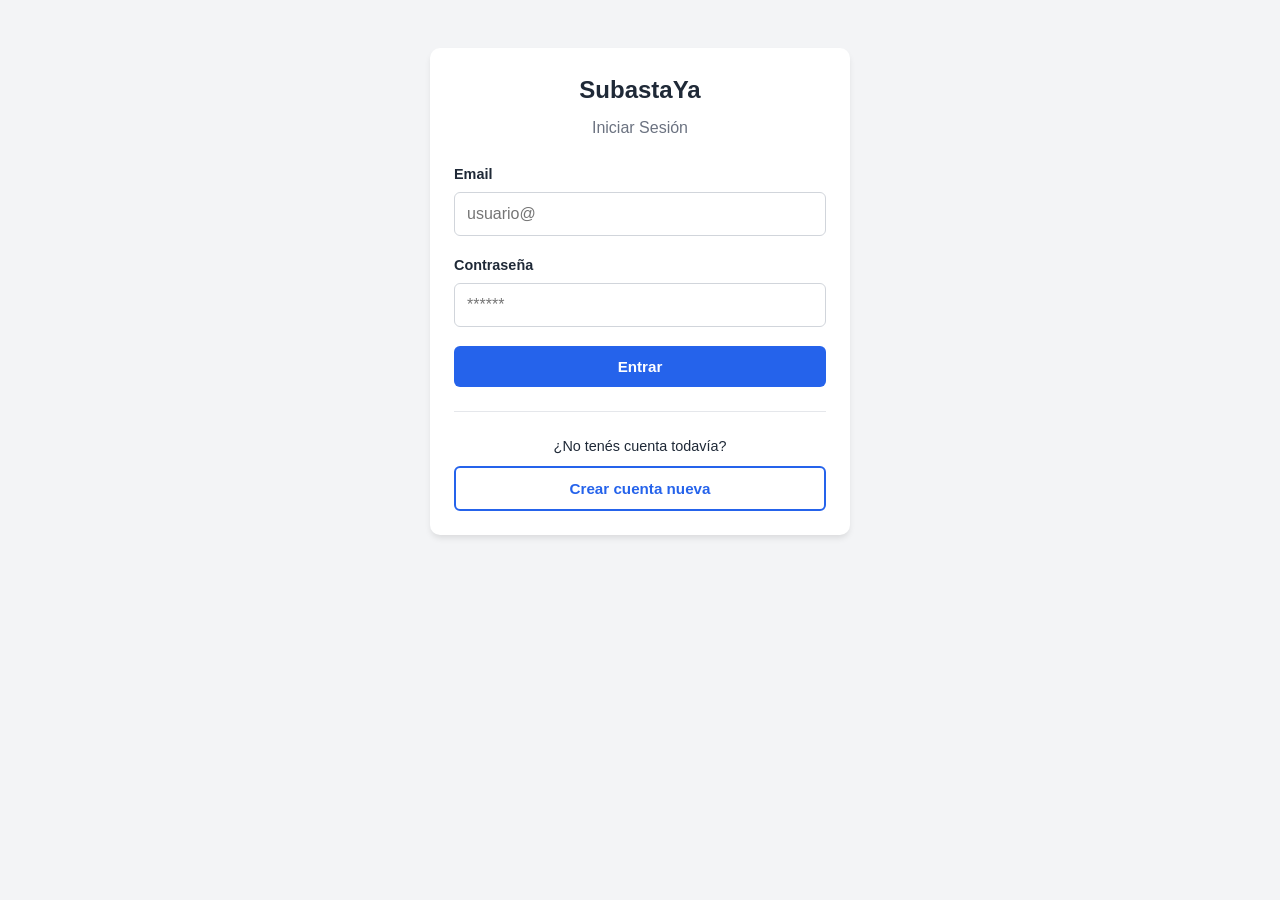
==== Frontend/wwwroot/subastas.html @ c6432a0e "Cambios" ====
﻿<!DOCTYPE html>
<html lang="es">
<head>
    <meta charset="UTF-8">
    <meta name="viewport" content="width=device-width, initial-scale=1.0">
    <title>SubastaYa - Panel Principal</title>
    <link rel="stylesheet" href="styles.css">
</head>
<body>
    <header>
        <div class="header-container">
            <div>
                <h1 style="font-size: 1.5rem;">SubastaYa</h1>
                <small id="user-display" style="color: #9ca3af; font-weight: 500;"></small>
            </div>
            <div class="user-controls">
                <span id="wallet-display" class="badge" style="background-color: #047857; font-size: 1rem;">Saldo: $0.00</span>
                <button id="btn-logout" class="btn btn-logout-orange" style="padding: 0.4rem 0.8rem;">Salir</button>
            </div>
        </div>
    </header>

    <main class="container">
        <div style="display: flex; gap: 0.75rem; margin-bottom: 1.5rem; flex-wrap: wrap;">
            <button id="btn-toggle-recharge" class="btn btn-primary">+ Cargar Saldo</button>
            <button id="btn-toggle-auction" class="btn btn-outline">+ Publicar Subasta</button>
        </div>

        <section id="box-recharge" class="card hidden">
            <h3>Cargar Saldo a la Billetera</h3>
            <form id="form-recharge" style="margin-top: 1rem;">
                <div class="form-group">
                    <label for="recharge-amount">Monto a depositar ($)</label>
                    <input type="number" id="recharge-amount" step="0.01" min="1" required placeholder="Ej: 5000">
                </div>
                <div style="display: flex; gap: 0.5rem;">
                    <button type="submit" class="btn btn-primary">Acreditar Fondos</button>
                    <button type="button" id="btn-cancel-recharge" class="btn btn-secondary">Cancelar</button>
                </div>
            </form>
            <p id="recharge-msg"></p>
        </section>


        <section id="box-auction" class="card hidden">
            <h3>Publicar Nueva Subasta</h3>
            <form id="form-create-auction" style="margin-top: 1rem;">
                <div class="form-group">
                    <label for="auc-title">Título del Producto</label>
                    <input type="text" id="auc-title" required placeholder="Ej: Notebook Gamer 16GB">
                </div>

                <div class="form-group">
                    <label for="auc-desc">Descripción</label>
                    <input type="text" id="auc-desc" required placeholder="Detalles, estado, especificaciones">
                </div>

                <div class="form-group">
                    <label for="auc-image">URL de la Imagen (opcional)</label>
                    <input type="url" id="auc-image" placeholder="https://ejemplo.com/foto.jpg">
                </div>

                <div style="display: grid; grid-template-columns: repeat(auto-fit, minmax(180px, 1fr)); gap: 1rem;">
                    <div class="form-group">
                        <label for="auc-price">Precio Base ($)</label>
                        <input type="number" id="auc-price" step="0.01" min="0" required placeholder="1000">
                    </div>

                    <div class="form-group">
                        <label for="auc-increment">Incremento Mínimo ($)</label>
                        <input type="number" id="auc-increment" step="0.01" min="1" required placeholder="100">
                    </div>

                    <div class="form-group">
                        <label for="auc-category">ID de Categoría (1 al 9)</label>
                        <input type="number" id="auc-category" min="1" max="9" value="1" required>
                    </div>
                </div>

                <div style="display: grid; grid-template-columns: repeat(auto-fit, minmax(200px, 1fr)); gap: 1rem;">
                    <div class="form-group">
                        <label for="auc-start">Fecha y Hora de Inicio</label>
                        <input type="datetime-local" id="auc-start" required>
                    </div>

                    <div class="form-group">
                        <label for="auc-end">Fecha y Hora de Fin</label>
                        <input type="datetime-local" id="auc-end" required>
                    </div>
                </div>

                <div style="display: flex; gap: 0.5rem; margin-top: 0.5rem;">
                    <button type="submit" class="btn btn-primary">Crear Subasta</button>
                    <button type="button" id="btn-cancel-auction" class="btn btn-secondary">Cancelar</button>
                </div>
            </form>
            <p id="auction-msg"></p>
        </section>

        <section id="vista-categorias" class="card">
            <div style="display: flex; justify-content: space-between; align-items: center; flex-wrap: wrap; gap: 1rem;">
                <div>
                    <h2 style="font-size: 1.35rem;">Categorías</h2>
                    <p style="color: #6b7280; font-size: 0.9rem;">Elegí una categoría para explorar las subastas disponibles</p>
                </div>

                <form id="form-search-id" style="display: flex; gap: 0.4rem; align-items: center;">
                    <input type="number" id="search-id-input" placeholder="Buscar por ID..." min="1" style="width: 140px; padding: 0.5rem; font-size: 0.9rem;">
                    <button type="submit" class="btn btn-primary" style="padding: 0.5rem 0.8rem;">Buscar</button>
                </form>
            </div>

            <div id="grid-categorias" class="category-grid"></div>
        </section>

        <section id="vista-subastas" class="hidden">
            <div style="display: flex; justify-content: space-between; align-items: center; margin-bottom: 1.2rem; flex-wrap: wrap; gap: 0.75rem;">
                <div>
                    <button id="btn-volver-categorias" class="btn btn-secondary" style="padding: 0.4rem 0.8rem; font-size: 0.85rem; margin-bottom: 0.5rem;">⬅ Volver a Categorías</button>
                    <h2 id="titulo-categoria-activa" style="font-size: 1.4rem;">Subastas</h2>
                </div>
                <small id="subtitulo-filtro" style="color: #6b7280; font-weight: 600; font-size: 0.95rem;"></small>
            </div>

            <div id="grid-subastas" class="grid">
                <p>Cargando subastas...</p>
            </div>
        </section>
    </main>

    <script src="app.js"></script>
</body>
</html>
---- Frontend/wwwroot/styles.css ----
﻿* {
    box-sizing: border-box;
    margin: 0;
    padding: 0;
    font-family: -apple-system, BlinkMacSystemFont, "Segoe UI", Roboto, sans-serif;
}

body {
    background-color: #f3f4f6;
    color: #1f2937;
    line-height: 1.5;
}

header {
    background: #111827;
    color: #ffffff;
    padding: 1rem;
    box-shadow: 0 2px 4px rgba(0,0,0,0.1);
}

.header-container {
    max-width: 1100px;
    margin: 0 auto;
    display: flex;
    justify-content: space-between;
    align-items: center;
    flex-wrap: wrap;
    gap: 1rem;
}

.user-controls {
    display: flex;
    align-items: center;
    gap: 0.75rem;
    flex-wrap: wrap;
}

.container {
    max-width: 1100px;
    margin: 1.5rem auto;
    padding: 0 1rem;
}

.card {
    background: #ffffff;
    border-radius: 10px;
    padding: 1.5rem;
    box-shadow: 0 4px 6px -1px rgba(0, 0, 0, 0.1);
    margin-bottom: 1.5rem;
}

.auth-card {
    max-width: 420px;
    margin: 3rem auto;
}

.hidden {
    display: none !important;
}

.form-group {
    margin-bottom: 1.2rem;
}

label {
    display: block;
    font-size: 0.9rem;
    font-weight: 600;
    margin-bottom: 0.4rem;
}

input {
    width: 100%;
    padding: 0.75rem;
    border: 1px solid #d1d5db;
    border-radius: 6px;
    font-size: 1rem;
}

    input:focus {
        outline: none;
        border-color: #2563eb;
        box-shadow: 0 0 0 3px rgba(37, 99, 235, 0.2);
    }

.btn {
    display: inline-block;
    padding: 0.75rem 1.2rem;
    border: none;
    border-radius: 6px;
    font-size: 0.95rem;
    font-weight: 600;
    cursor: pointer;
    text-align: center;
    transition: background-color 0.2s;
}

.btn-block {
    width: 100%;
}

.btn-primary {
    background: #2563eb;
    color: #fff;
}

    .btn-primary:hover {
        background: #1d4ed8;
    }

.btn-secondary {
    background: #4b5563;
    color: #fff;
}

    .btn-secondary:hover {
        background: #374151;
    }

.btn-logout-orange {
    background: #ea580c;
    color: #fff;
}

    .btn-logout-orange:hover {
        background: #c2410c;
    }

.btn-outline {
    background: transparent;
    border: 2px solid #2563eb;
    color: #2563eb;
}

    .btn-outline:hover {
        background: #eff6ff;
    }

.badge {
    background: #374151;
    color: #fff;
    padding: 0.5rem 0.8rem;
    border-radius: 6px;
    font-size: 0.85rem;
    font-weight: 600;
}

.grid {
    display: grid;
    grid-template-columns: repeat(auto-fill, minmax(280px, 1fr));
    gap: 1.5rem;
}

.auction-card {
    display: flex;
    flex-direction: column;
    justify-content: space-between;
    border: 1px solid #e5e7eb;
}

.status-tag {
    font-size: 0.75rem;
    font-weight: bold;
    padding: 0.25rem 0.6rem;
    border-radius: 9999px;
    display: inline-block;
}

.status-ACTIVA {
    background: #dcfce7;
    color: #166534;
}

.status-PROGRAMADA {
    background: #fef9c3;
    color: #854d0e;
}

.status-FINALIZADA {
    background: #fee2e2;
    color: #991b1b;
}

.error-msg {
    color: #dc2626;
    font-size: 0.85rem;
    margin-top: 0.5rem;
}

.success-msg {
    color: #16a34a;
    font-size: 0.85rem;
    margin-top: 0.5rem;
}

.auction-timer {
    font-weight: 700;
    font-size: 0.95rem;
    padding: 0.35rem 0.65rem;
    border-radius: 6px;
    display: inline-block;
    margin: 0.5rem 0;
    transition: all 0.3s ease;
}

.timer-green {
    background-color: #dcfce7;
    color: #166534;
    border: 1px solid #86efac;
}

.timer-yellow {
    background-color: #fef9c3;
    color: #854d0e;
    border: 1px solid #fde047;
}

.timer-orange {
    background-color: #ffedd5;
    color: #c2410c;
    border: 1px solid #fb923c;
    font-weight: 800;
}

.timer-gray {
    background-color: #f3f4f6;
    color: #6b7280;
    border: 1px solid #e5e7eb;
}

@media (max-width: 600px) {
    .header-container {
        flex-direction: column;
        align-items: flex-start;
    }

    .user-controls {
        width: 100%;
        justify-content: space-between;
    }

    .auth-card {
        margin: 1.5rem auto;
        padding: 1.2rem;
    }

    .grid {
        grid-template-columns: 1fr;
    }
}
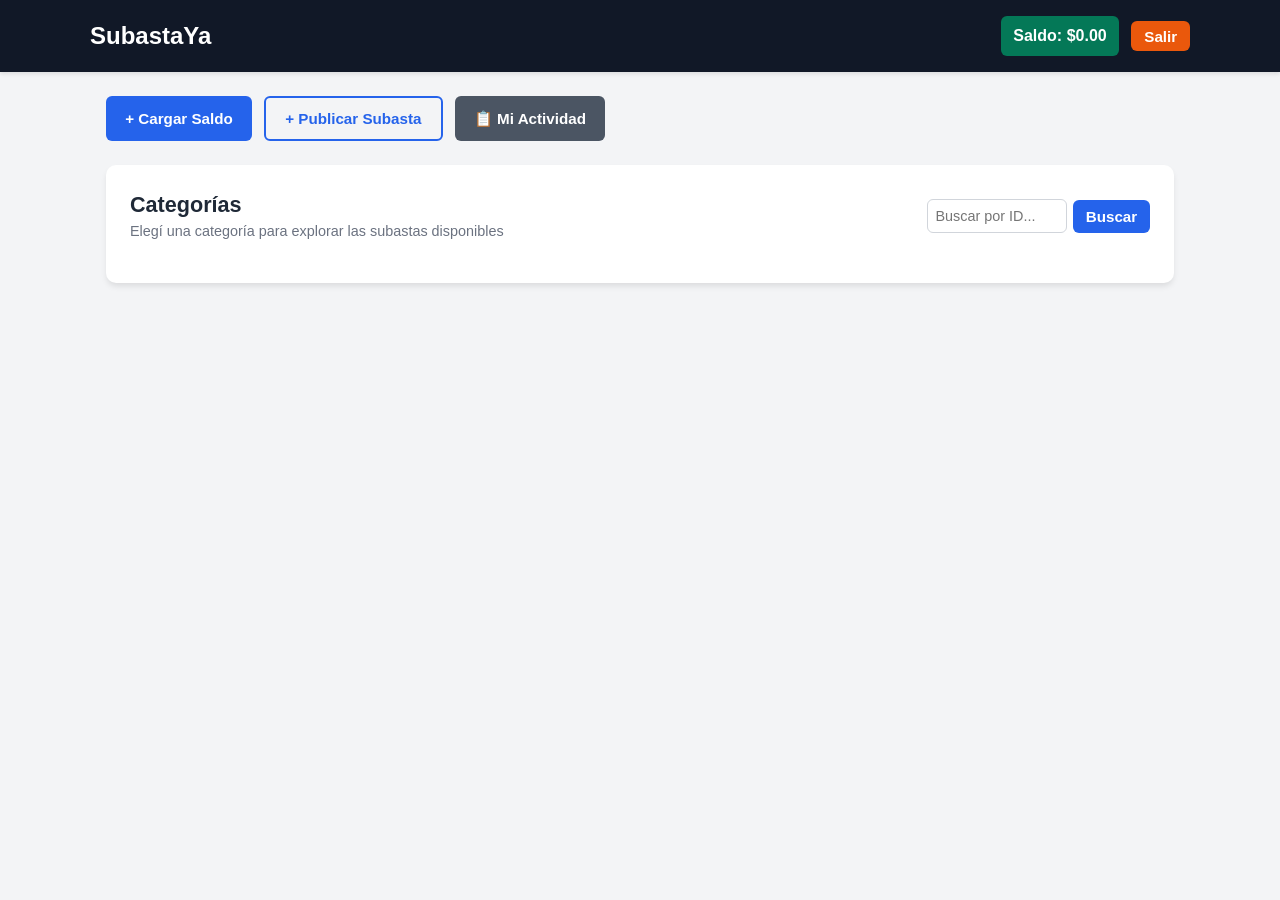
==== commit 8183f9c8: "Arreglos" ====
--- a/Frontend/wwwroot/subastas.html
+++ b/Frontend/wwwroot/subastas.html
@@ -24,6 +24,7 @@
         <div style="display: flex; gap: 0.75rem; margin-bottom: 1.5rem; flex-wrap: wrap;">
             <button id="btn-toggle-recharge" class="btn btn-primary">+ Cargar Saldo</button>
             <button id="btn-toggle-auction" class="btn btn-outline">+ Publicar Subasta</button>
+            <button id="btn-toggle-activity" class="btn btn-secondary">📋 Mi Actividad</button>
         </div>
 
         <section id="box-recharge" class="card hidden">
@@ -31,7 +32,7 @@
             <form id="form-recharge" style="margin-top: 1rem;">
                 <div class="form-group">
                     <label for="recharge-amount">Monto a depositar ($)</label>
-                    <input type="number" id="recharge-amount" step="0.01" min="1" required placeholder="Ej: 5000">
+                    <input type="number" id="recharge-amount" step="0.01" min="1" required placeholder="Ej: 1000">
                 </div>
                 <div style="display: flex; gap: 0.5rem;">
                     <button type="submit" class="btn btn-primary">Acreditar Fondos</button>
@@ -40,7 +41,6 @@
             </form>
             <p id="recharge-msg"></p>
         </section>
-
 
         <section id="box-auction" class="card hidden">
             <h3>Publicar Nueva Subasta</h3>
@@ -97,7 +97,25 @@
             <p id="auction-msg"></p>
         </section>
 
-        <section id="vista-categorias" class="card">
+        <section id="box-activity" class="card hidden">
+            <div style="display: flex; justify-content: space-between; align-items: center; margin-bottom: 1rem; border-bottom: 1px solid #e5e7eb; padding-bottom: 0.75rem;">
+                <div style="display: flex; gap: 0.5rem;">
+                    <button id="tab-sales" class="btn btn-primary" style="padding: 0.4rem 0.8rem; font-size: 0.85rem;">Mis Publicaciones (Ventas)</button>
+                    <button id="tab-purchases" class="btn btn-outline" style="padding: 0.4rem 0.8rem; font-size: 0.85rem;">Mis Compras / Ofertas</button>
+                </div>
+                <button id="btn-close-activity" class="btn btn-secondary" style="padding: 0.3rem 0.6rem; font-size: 0.8rem;">✕ Cerrar</button>
+            </div>
+
+            <div id="container-my-sales">
+                <p style="color: #6b7280;">Cargando tus publicaciones...</p>
+            </div>
+
+            <div id="container-my-purchases" class="hidden">
+                <p style="color: #6b7280;">Cargando tus compras...</p>
+            </div>
+        </section>
+
+        <section id="view-categories" class="card">
             <div style="display: flex; justify-content: space-between; align-items: center; flex-wrap: wrap; gap: 1rem;">
                 <div>
                     <h2 style="font-size: 1.35rem;">Categorías</h2>
@@ -110,19 +128,19 @@
                 </form>
             </div>
 
-            <div id="grid-categorias" class="category-grid"></div>
+            <div id="grid-categories" class="category-grid"></div>
         </section>
 
-        <section id="vista-subastas" class="hidden">
+        <section id="view-auctions" class="hidden">
             <div style="display: flex; justify-content: space-between; align-items: center; margin-bottom: 1.2rem; flex-wrap: wrap; gap: 0.75rem;">
                 <div>
-                    <button id="btn-volver-categorias" class="btn btn-secondary" style="padding: 0.4rem 0.8rem; font-size: 0.85rem; margin-bottom: 0.5rem;">⬅ Volver a Categorías</button>
-                    <h2 id="titulo-categoria-activa" style="font-size: 1.4rem;">Subastas</h2>
+                    <button id="btn-back-categories" class="btn btn-secondary" style="padding: 0.4rem 0.8rem; font-size: 0.85rem; margin-bottom: 0.5rem;">⬅ Volver a Categorías</button>
+                    <h2 id="active-category-title" style="font-size: 1.4rem;">Subastas</h2>
                 </div>
-                <small id="subtitulo-filtro" style="color: #6b7280; font-weight: 600; font-size: 0.95rem;"></small>
+                <small id="filter-subtitle" style="color: #6b7280; font-weight: 600; font-size: 0.95rem;"></small>
             </div>
 
-            <div id="grid-subastas" class="grid">
+            <div id="grid-auctions" class="grid">
                 <p>Cargando subastas...</p>
             </div>
         </section>
--- a/Frontend/wwwroot/styles.css
+++ b/Frontend/wwwroot/styles.css
@@ -228,6 +228,63 @@
     border: 1px solid #e5e7eb;
 }
 
+.category-grid {
+    display: grid;
+    grid-template-columns: repeat(auto-fill, minmax(180px, 1fr));
+    gap: 1.2rem;
+    margin-top: 1rem;
+}
+
+.category-card {
+    position: relative;
+    border-radius: 10px;
+    overflow: hidden;
+    cursor: pointer;
+    box-shadow: 0 4px 6px rgba(0,0,0,0.1);
+    transition: transform 0.25s ease, box-shadow 0.25s ease;
+    background: #111827;
+    height: 125px;
+    display: flex;
+    align-items: flex-end;
+}
+
+    .category-card:hover {
+        transform: translateY(-4px);
+        box-shadow: 0 8px 15px rgba(0,0,0,0.2);
+    }
+
+    .category-card img {
+        position: absolute;
+        top: 0;
+        left: 0;
+        width: 100%;
+        height: 100%;
+        object-fit: cover;
+        opacity: 0.75;
+        transition: opacity 0.25s ease, transform 0.25s ease;
+    }
+
+    .category-card:hover img {
+        opacity: 0.9;
+        transform: scale(1.05);
+    }
+
+.category-card-overlay {
+    position: relative;
+    z-index: 2;
+    width: 100%;
+    padding: 0.75rem;
+    background: linear-gradient(to top, rgba(0,0,0,0.9) 0%, rgba(0,0,0,0.4) 60%, transparent 100%);
+    color: #ffffff;
+    text-align: center;
+}
+
+.category-card-title {
+    font-size: 1rem;
+    font-weight: 700;
+    text-shadow: 0 1px 3px rgba(0,0,0,0.9);
+}
+
 @media (max-width: 600px) {
     .header-container {
         flex-direction: column;
@@ -239,12 +296,7 @@
         justify-content: space-between;
     }
 
-    .auth-card {
-        margin: 1.5rem auto;
-        padding: 1.2rem;
-    }
-
-    .grid {
-        grid-template-columns: 1fr;
-    }
-}
+    .category-grid {
+        grid-template-columns: repeat(auto-fill, minmax(140px, 1fr));
+    }
+}
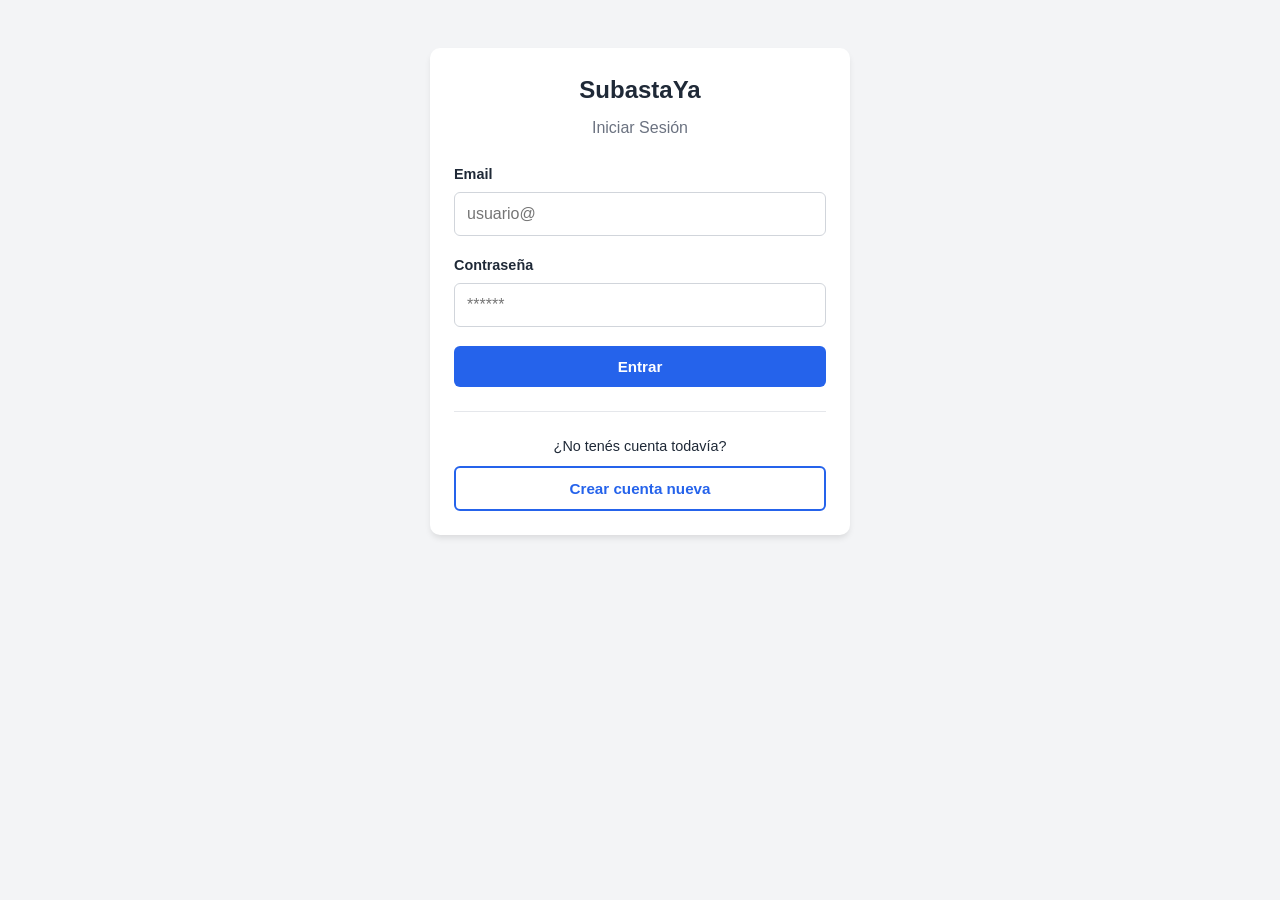
==== commit 74acaacd: "Arreglos" ====
--- a/Frontend/wwwroot/subastas.html
+++ b/Frontend/wwwroot/subastas.html
@@ -24,7 +24,7 @@
         <div style="display: flex; gap: 0.75rem; margin-bottom: 1.5rem; flex-wrap: wrap;">
             <button id="btn-toggle-recharge" class="btn btn-primary">+ Cargar Saldo</button>
             <button id="btn-toggle-auction" class="btn btn-outline">+ Publicar Subasta</button>
-            <button id="btn-toggle-activity" class="btn btn-secondary">📋 Mi Actividad</button>
+            <button id="btn-toggle-activity" class="btn btn-secondary">-- Mi Actividad --</button>
         </div>
 
         <section id="box-recharge" class="card hidden">
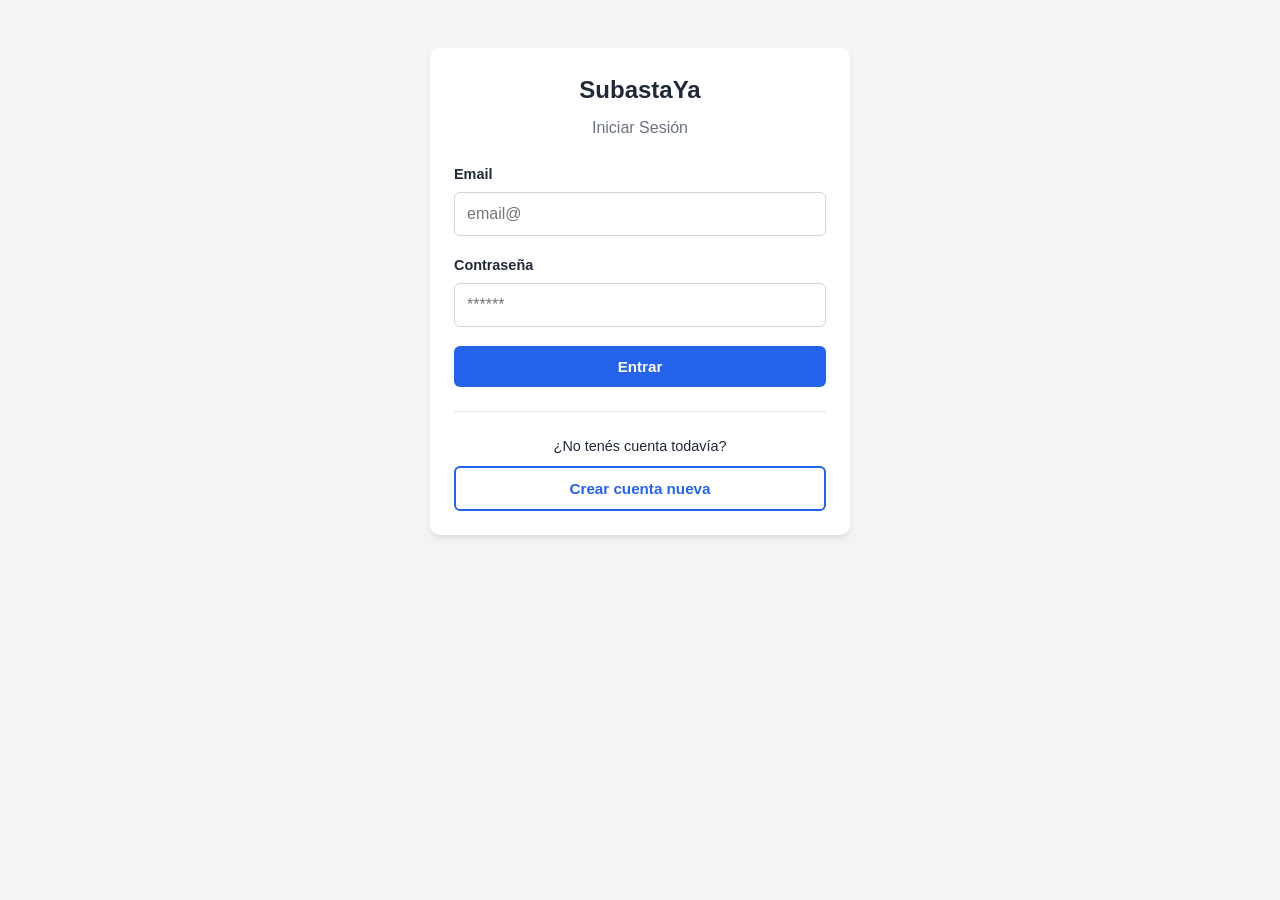
==== commit 096eb4a6: "Readme" ====
--- a/Frontend/wwwroot/subastas.html
+++ b/Frontend/wwwroot/subastas.html
@@ -45,6 +45,8 @@
         <section id="box-auction" class="card hidden">
             <h3>Publicar Nueva Subasta</h3>
             <form id="form-create-auction" style="margin-top: 1rem;">
+                <input type="hidden" id="auc-edit-id" value="">
+                <h3 id="auction-modal-title">Publicar Nueva Subasta</h3>
                 <div class="form-group">
                     <label for="auc-title">Título del Producto</label>
                     <input type="text" id="auc-title" required placeholder="Ej: Notebook Gamer 16GB">
